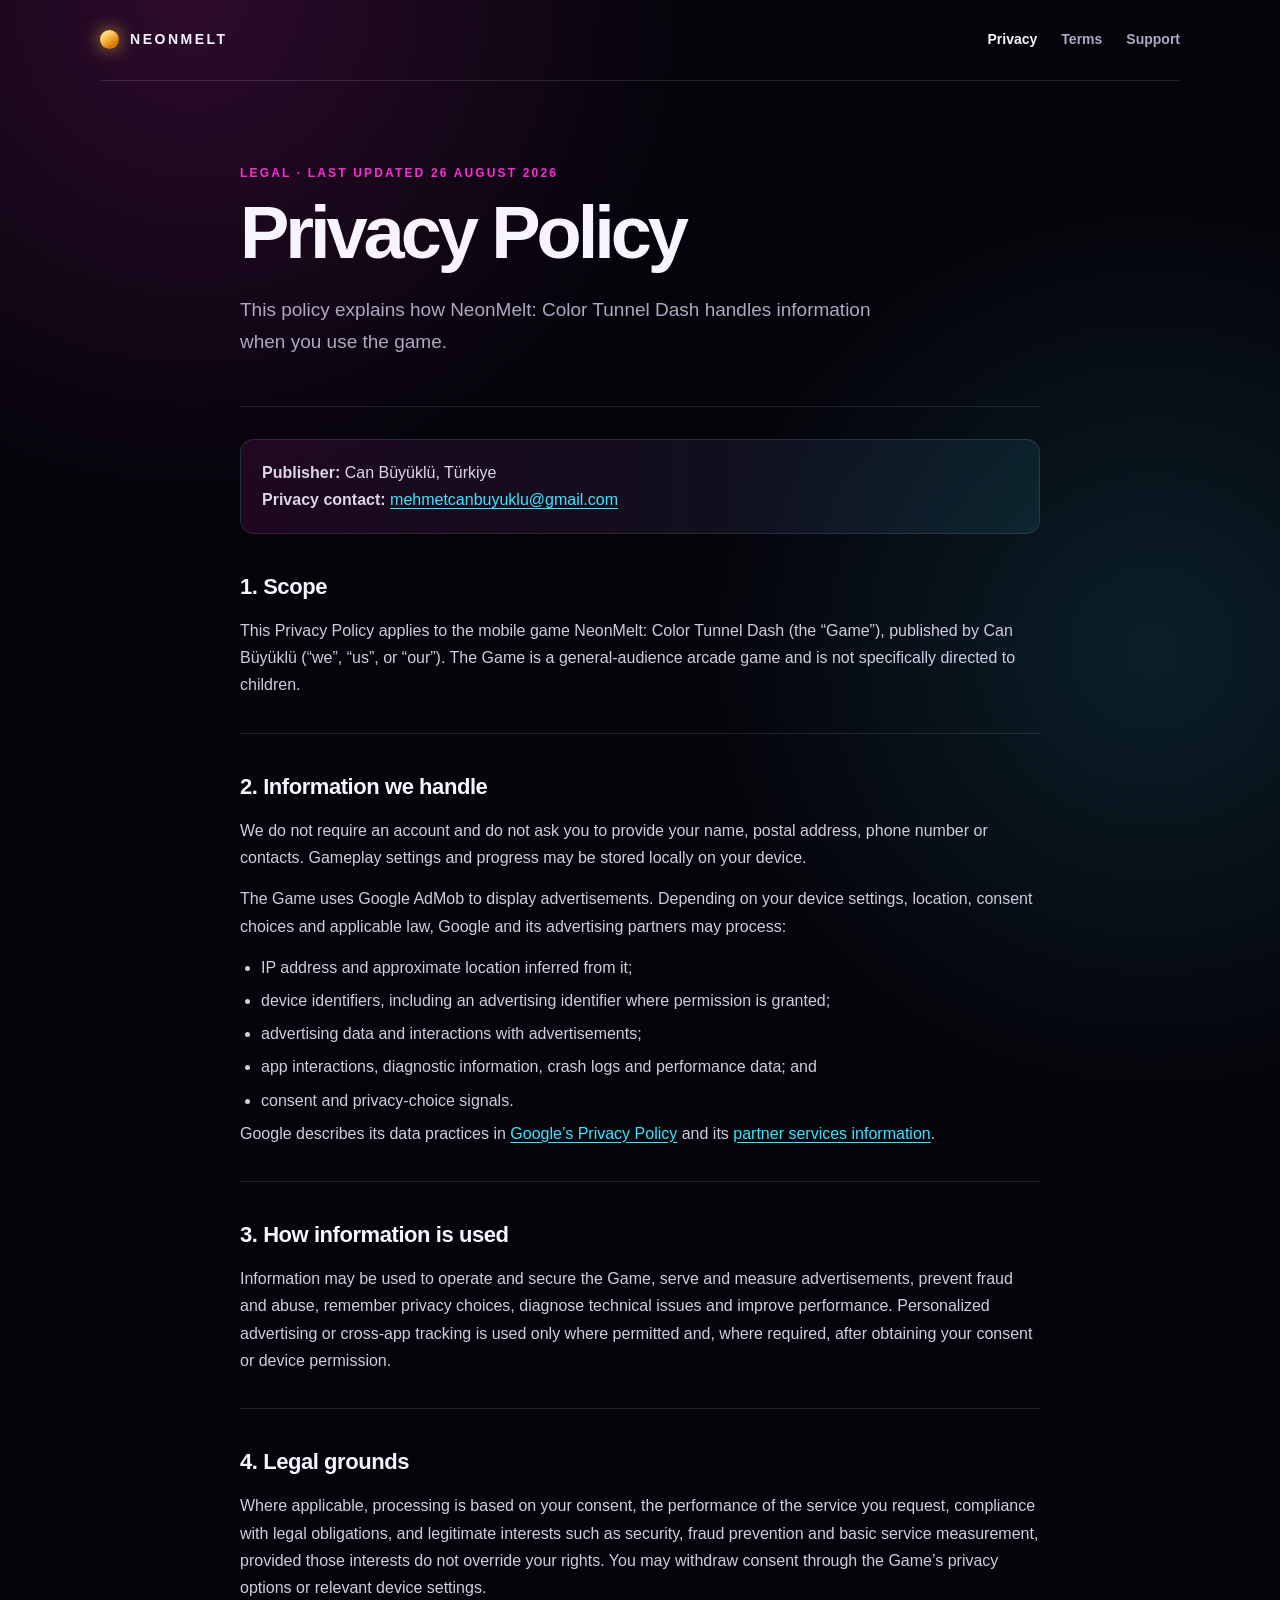
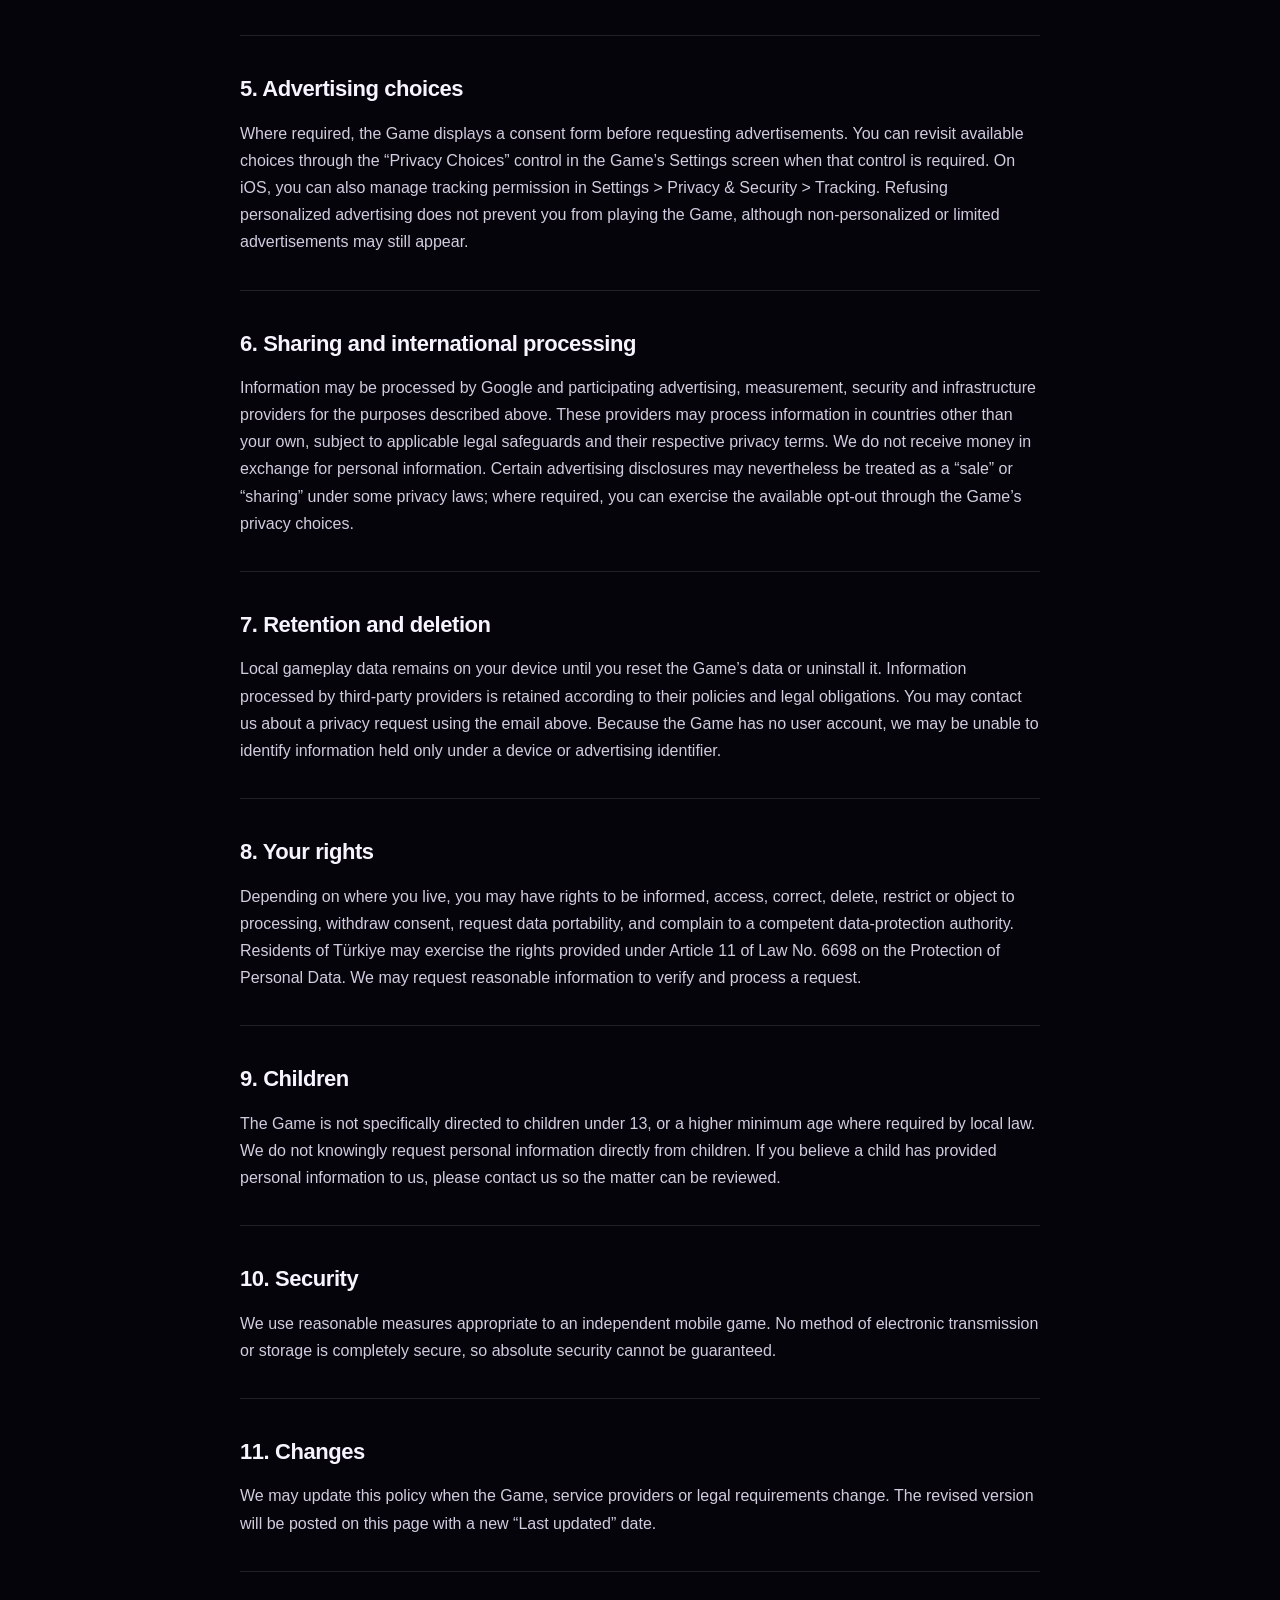
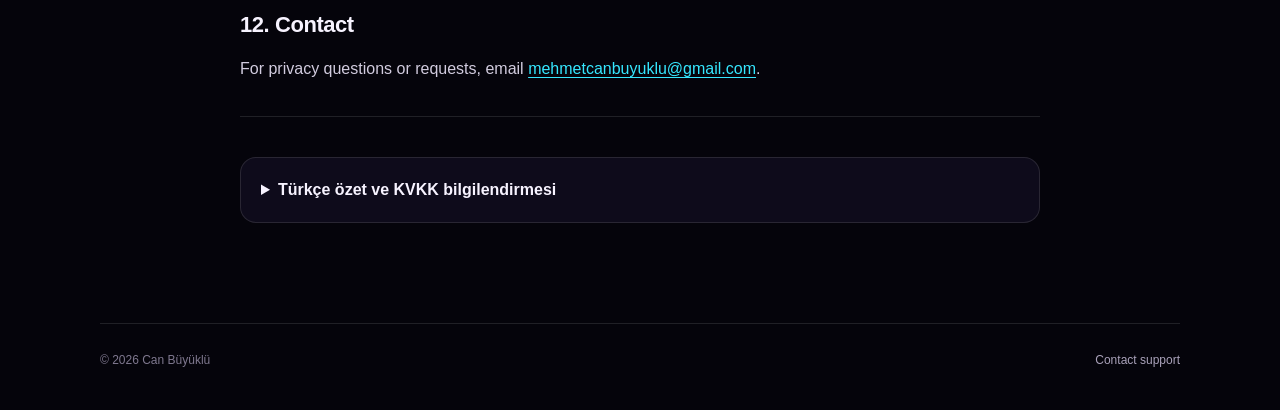
==== privacy.html @ 9c284250 "Add files via upload" ====
<!doctype html>
<html lang="en">
<head>
  <meta charset="utf-8">
  <meta name="viewport" content="width=device-width, initial-scale=1">
  <meta name="description" content="Privacy Policy for NeonMelt: Color Tunnel Dash.">
  <title>Privacy Policy — NeonMelt</title>
  <link rel="stylesheet" href="styles.css">
</head>
<body>
  <header class="site-header">
    <a class="brand" href="index.html"><span class="brand-orb"></span><span>NEONMELT</span></a>
    <nav aria-label="Legal pages">
      <a class="active" href="privacy.html">Privacy</a>
      <a href="terms.html">Terms</a>
      <a href="support.html">Support</a>
    </nav>
  </header>

  <main class="document-shell">
    <article class="document">
      <div class="document-title">
        <p class="eyebrow">LEGAL · LAST UPDATED 26 AUGUST 2026</p>
        <h1>Privacy Policy</h1>
        <p>This policy explains how NeonMelt: Color Tunnel Dash handles information when you use the game.</p>
      </div>

      <div class="notice">
        <strong>Publisher:</strong> Can Büyüklü, Türkiye<br>
        <strong>Privacy contact:</strong> <a href="mailto:mehmetcanbuyuklu@gmail.com">mehmetcanbuyuklu@gmail.com</a>
      </div>

      <section>
        <h2>1. Scope</h2>
        <p>This Privacy Policy applies to the mobile game NeonMelt: Color Tunnel Dash (the “Game”), published by Can Büyüklü (“we”, “us”, or “our”). The Game is a general-audience arcade game and is not specifically directed to children.</p>
      </section>

      <section>
        <h2>2. Information we handle</h2>
        <p>We do not require an account and do not ask you to provide your name, postal address, phone number or contacts. Gameplay settings and progress may be stored locally on your device.</p>
        <p>The Game uses Google AdMob to display advertisements. Depending on your device settings, location, consent choices and applicable law, Google and its advertising partners may process:</p>
        <ul>
          <li>IP address and approximate location inferred from it;</li>
          <li>device identifiers, including an advertising identifier where permission is granted;</li>
          <li>advertising data and interactions with advertisements;</li>
          <li>app interactions, diagnostic information, crash logs and performance data; and</li>
          <li>consent and privacy-choice signals.</li>
        </ul>
        <p>Google describes its data practices in <a href="https://policies.google.com/privacy" target="_blank" rel="noopener noreferrer">Google’s Privacy Policy</a> and its <a href="https://policies.google.com/technologies/partner-sites" target="_blank" rel="noopener noreferrer">partner services information</a>.</p>
      </section>

      <section>
        <h2>3. How information is used</h2>
        <p>Information may be used to operate and secure the Game, serve and measure advertisements, prevent fraud and abuse, remember privacy choices, diagnose technical issues and improve performance. Personalized advertising or cross-app tracking is used only where permitted and, where required, after obtaining your consent or device permission.</p>
      </section>

      <section>
        <h2>4. Legal grounds</h2>
        <p>Where applicable, processing is based on your consent, the performance of the service you request, compliance with legal obligations, and legitimate interests such as security, fraud prevention and basic service measurement, provided those interests do not override your rights. You may withdraw consent through the Game’s privacy options or relevant device settings.</p>
      </section>

      <section>
        <h2>5. Advertising choices</h2>
        <p>Where required, the Game displays a consent form before requesting advertisements. You can revisit available choices through the “Privacy Choices” control in the Game’s Settings screen when that control is required. On iOS, you can also manage tracking permission in Settings &gt; Privacy &amp; Security &gt; Tracking. Refusing personalized advertising does not prevent you from playing the Game, although non-personalized or limited advertisements may still appear.</p>
      </section>

      <section>
        <h2>6. Sharing and international processing</h2>
        <p>Information may be processed by Google and participating advertising, measurement, security and infrastructure providers for the purposes described above. These providers may process information in countries other than your own, subject to applicable legal safeguards and their respective privacy terms. We do not receive money in exchange for personal information. Certain advertising disclosures may nevertheless be treated as a “sale” or “sharing” under some privacy laws; where required, you can exercise the available opt-out through the Game’s privacy choices.</p>
      </section>

      <section>
        <h2>7. Retention and deletion</h2>
        <p>Local gameplay data remains on your device until you reset the Game’s data or uninstall it. Information processed by third-party providers is retained according to their policies and legal obligations. You may contact us about a privacy request using the email above. Because the Game has no user account, we may be unable to identify information held only under a device or advertising identifier.</p>
      </section>

      <section>
        <h2>8. Your rights</h2>
        <p>Depending on where you live, you may have rights to be informed, access, correct, delete, restrict or object to processing, withdraw consent, request data portability, and complain to a competent data-protection authority. Residents of Türkiye may exercise the rights provided under Article 11 of Law No. 6698 on the Protection of Personal Data. We may request reasonable information to verify and process a request.</p>
      </section>

      <section>
        <h2>9. Children</h2>
        <p>The Game is not specifically directed to children under 13, or a higher minimum age where required by local law. We do not knowingly request personal information directly from children. If you believe a child has provided personal information to us, please contact us so the matter can be reviewed.</p>
      </section>

      <section>
        <h2>10. Security</h2>
        <p>We use reasonable measures appropriate to an independent mobile game. No method of electronic transmission or storage is completely secure, so absolute security cannot be guaranteed.</p>
      </section>

      <section>
        <h2>11. Changes</h2>
        <p>We may update this policy when the Game, service providers or legal requirements change. The revised version will be posted on this page with a new “Last updated” date.</p>
      </section>

      <section>
        <h2>12. Contact</h2>
        <p>For privacy questions or requests, email <a href="mailto:mehmetcanbuyuklu@gmail.com">mehmetcanbuyuklu@gmail.com</a>.</p>
      </section>

      <details class="translation">
        <summary>Türkçe özet ve KVKK bilgilendirmesi</summary>
        <div>
          <p><strong>Veri sorumlusu/yayıncı:</strong> Can Büyüklü, Türkiye<br><strong>İletişim:</strong> <a href="mailto:mehmetcanbuyuklu@gmail.com">mehmetcanbuyuklu@gmail.com</a></p>
          <p>NeonMelt: Color Tunnel Dash hesap açmanızı istemez; ad, telefon, adres veya rehber bilgisi toplamaz. Oyun ilerlemesi ve ayarlar cihazınızda yerel olarak saklanabilir.</p>
          <p>Oyunda reklam göstermek için Google AdMob kullanılmaktadır. Google ve reklam ortakları; IP adresi ve bundan çıkarılan yaklaşık konum, izin verilmesi hâlinde reklam kimliği, reklam etkileşimleri, uygulama etkileşimleri, teşhis ve performans verileri ile izin tercihlerini işleyebilir. Bu veriler reklam sunumu ve ölçümü, güvenlik, sahteciliğin önlenmesi, hata tespiti ve performans iyileştirmesi amaçlarıyla kullanılabilir.</p>
          <p>Kişisel veriler; gerekli hâllerde açık rızanıza, talep ettiğiniz hizmetin sunulmasına, hukuki yükümlülüklere ve temel güvenlik ile hizmet ölçümü kapsamındaki meşru menfaatlere dayanılarak işlenir. Veriler Google ve reklam/ölçüm hizmeti sağlayıcılarıyla paylaşılabilir ve uygun hukuki güvenceler kapsamında yurt dışında işlenebilir.</p>
          <p>Uygun olduğu durumlarda oyun içindeki “Gizlilik Tercihleri” bölümünden izinlerinizi değiştirebilirsiniz. iOS takip izni ayrıca cihaz ayarlarından yönetilebilir. Yerel oyun verilerini silmek için oyunun verilerini sıfırlayabilir veya uygulamayı kaldırabilirsiniz.</p>
          <p>6698 sayılı Kanun’un 11. maddesi kapsamındaki haklarınız dâhil olmak üzere; bilgi talep etme, erişim, düzeltme, silme, işlemeyi kısıtlama veya işleme itiraz etme ve rızayı geri çekme haklarınız bulunabilir. Taleplerinizi yukarıdaki iletişim adresine gönderebilirsiniz.</p>
          <p>Bu politika 26 Ağustos 2026 tarihinde güncellenmiştir. Esas ve daha ayrıntılı metin yukarıdaki İngilizce metindir.</p>
        </div>
      </details>
    </article>
  </main>

  <footer><span>© 2026 Can Büyüklü</span><a href="support.html">Contact support</a></footer>
</body>
</html>
---- styles.css ----
:root {
  color-scheme: dark;
  --bg: #05040b;
  --surface: rgba(18, 15, 34, 0.72);
  --surface-strong: #151027;
  --line: rgba(255, 255, 255, 0.11);
  --text: #f7f3ff;
  --muted: #afa8c2;
  --magenta: #ff2bd6;
  --cyan: #36e7ff;
  --gold: #ffc857;
  --max: 1080px;
}

* { box-sizing: border-box; }

html { scroll-behavior: smooth; }

body {
  min-height: 100vh;
  margin: 0;
  color: var(--text);
  background:
    radial-gradient(circle at 15% 0%, rgba(255, 43, 214, 0.16), transparent 31rem),
    radial-gradient(circle at 90% 18%, rgba(54, 231, 255, 0.12), transparent 28rem),
    var(--bg);
  font-family: Inter, ui-sans-serif, -apple-system, BlinkMacSystemFont, "Segoe UI", sans-serif;
  line-height: 1.7;
}

a { color: var(--cyan); text-underline-offset: 0.2em; }

.site-header {
  position: relative;
  z-index: 2;
  display: flex;
  align-items: center;
  justify-content: space-between;
  width: min(calc(100% - 40px), var(--max));
  margin: 0 auto;
  padding: 28px 0;
  border-bottom: 1px solid var(--line);
}

.brand {
  display: inline-flex;
  align-items: center;
  gap: 11px;
  color: var(--text);
  font-size: 14px;
  font-weight: 850;
  letter-spacing: 0.18em;
  text-decoration: none;
}

.brand-orb {
  width: 19px;
  height: 19px;
  border-radius: 50%;
  background: linear-gradient(145deg, #fff4bd, var(--gold) 35%, #d77800 75%);
  box-shadow: 0 0 18px rgba(255, 200, 87, 0.72);
}

nav { display: flex; gap: 24px; }

nav a {
  color: var(--muted);
  font-size: 14px;
  font-weight: 650;
  text-decoration: none;
}

nav a:hover, nav a.active { color: var(--text); }

.hero-shell,
.document-shell {
  width: min(calc(100% - 40px), var(--max));
  margin: 0 auto;
}

.hero { padding: 108px 0 92px; }

.eyebrow {
  margin: 0 0 16px;
  color: var(--magenta) !important;
  font-size: 12px;
  font-weight: 800;
  letter-spacing: 0.18em;
}

h1 {
  max-width: 850px;
  margin: 0;
  font-size: clamp(48px, 8vw, 96px);
  line-height: 0.98;
  letter-spacing: -0.055em;
}

.lede {
  max-width: 650px;
  margin: 30px 0 0;
  color: var(--muted);
  font-size: clamp(17px, 2vw, 21px);
}

.card-grid {
  display: grid;
  grid-template-columns: repeat(3, 1fr);
  gap: 16px;
  margin-top: 78px;
}

.link-card {
  position: relative;
  min-height: 250px;
  padding: 26px;
  overflow: hidden;
  color: var(--text);
  background: linear-gradient(145deg, rgba(30, 24, 55, 0.9), rgba(11, 9, 22, 0.86));
  border: 1px solid var(--line);
  border-radius: 22px;
  text-decoration: none;
  transition: transform 180ms ease, border-color 180ms ease;
}

.link-card::after {
  position: absolute;
  width: 130px;
  height: 130px;
  right: -45px;
  bottom: -60px;
  border-radius: 50%;
  background: var(--magenta);
  filter: blur(54px);
  opacity: 0.24;
  content: "";
}

.link-card:nth-child(2)::after { background: var(--cyan); }
.link-card:nth-child(3)::after { background: var(--gold); }
.link-card:hover { transform: translateY(-4px); border-color: rgba(255, 255, 255, 0.26); }
.card-index { color: var(--muted); font-family: ui-monospace, SFMono-Regular, Menlo, monospace; font-size: 12px; }
.link-card h2 { margin: 52px 0 8px; font-size: 24px; line-height: 1.15; }
.link-card p { margin: 0; color: var(--muted); line-height: 1.5; }
.card-arrow { position: absolute; right: 26px; bottom: 20px; color: var(--text); font-size: 28px; }

.document-shell { max-width: 800px; }
.document { padding: 82px 0 100px; }
.document-title { padding-bottom: 48px; border-bottom: 1px solid var(--line); }
.document-title h1 { font-size: clamp(44px, 8vw, 74px); }
.document-title > p:last-child { max-width: 640px; margin: 24px 0 0; color: var(--muted); font-size: 19px; }
.document section { padding: 34px 0; border-bottom: 1px solid var(--line); }
.document h2 { margin: 0 0 12px; font-size: 22px; letter-spacing: -0.02em; }
.document h3 { margin: 28px 0 4px; font-size: 17px; }
.document p { margin: 0 0 14px; color: #d2ccdf; }
.document p:last-child { margin-bottom: 0; }
.document ul { margin: 12px 0 0; padding-left: 21px; color: #d2ccdf; }
.document li { margin: 6px 0; }

.notice {
  margin: 32px 0 0;
  padding: 19px 21px;
  color: #dcd6e7;
  background: linear-gradient(90deg, rgba(255, 43, 214, 0.1), rgba(54, 231, 255, 0.08));
  border: 1px solid var(--line);
  border-radius: 14px;
}

.translation {
  margin-top: 40px;
  background: var(--surface);
  border: 1px solid var(--line);
  border-radius: 16px;
}

.translation summary { padding: 18px 20px; cursor: pointer; font-weight: 750; }
.translation > div { padding: 0 20px 22px; }

.support-cta {
  position: relative;
  display: flex;
  align-items: center;
  justify-content: space-between;
  margin-top: 36px;
  padding: 24px;
  color: var(--text);
  background: linear-gradient(110deg, rgba(255, 43, 214, 0.17), rgba(54, 231, 255, 0.12));
  border: 1px solid rgba(255, 255, 255, 0.16);
  border-radius: 18px;
  text-decoration: none;
}

.support-cta small { display: block; margin-bottom: 4px; color: var(--muted); font-weight: 750; letter-spacing: 0.13em; }
.support-cta strong { overflow-wrap: anywhere; font-size: 19px; }
.support-cta .card-arrow { position: static; }

footer {
  display: flex;
  justify-content: space-between;
  width: min(calc(100% - 40px), var(--max));
  margin: 0 auto;
  padding: 26px 0 40px;
  color: #7f788f;
  border-top: 1px solid var(--line);
  font-size: 12px;
}

footer a { color: #aaa2ba; text-decoration: none; }

@media (max-width: 720px) {
  .site-header { align-items: flex-start; gap: 24px; }
  nav { flex-wrap: wrap; justify-content: flex-end; gap: 10px 16px; }
  .hero { padding-top: 72px; }
  .card-grid { grid-template-columns: 1fr; margin-top: 50px; }
  .link-card { min-height: 205px; }
  .document { padding-top: 58px; }
  footer { gap: 20px; }
}

@media (max-width: 460px) {
  .site-header { display: block; }
  nav { justify-content: flex-start; margin-top: 20px; }
  h1 { font-size: 44px; }
}
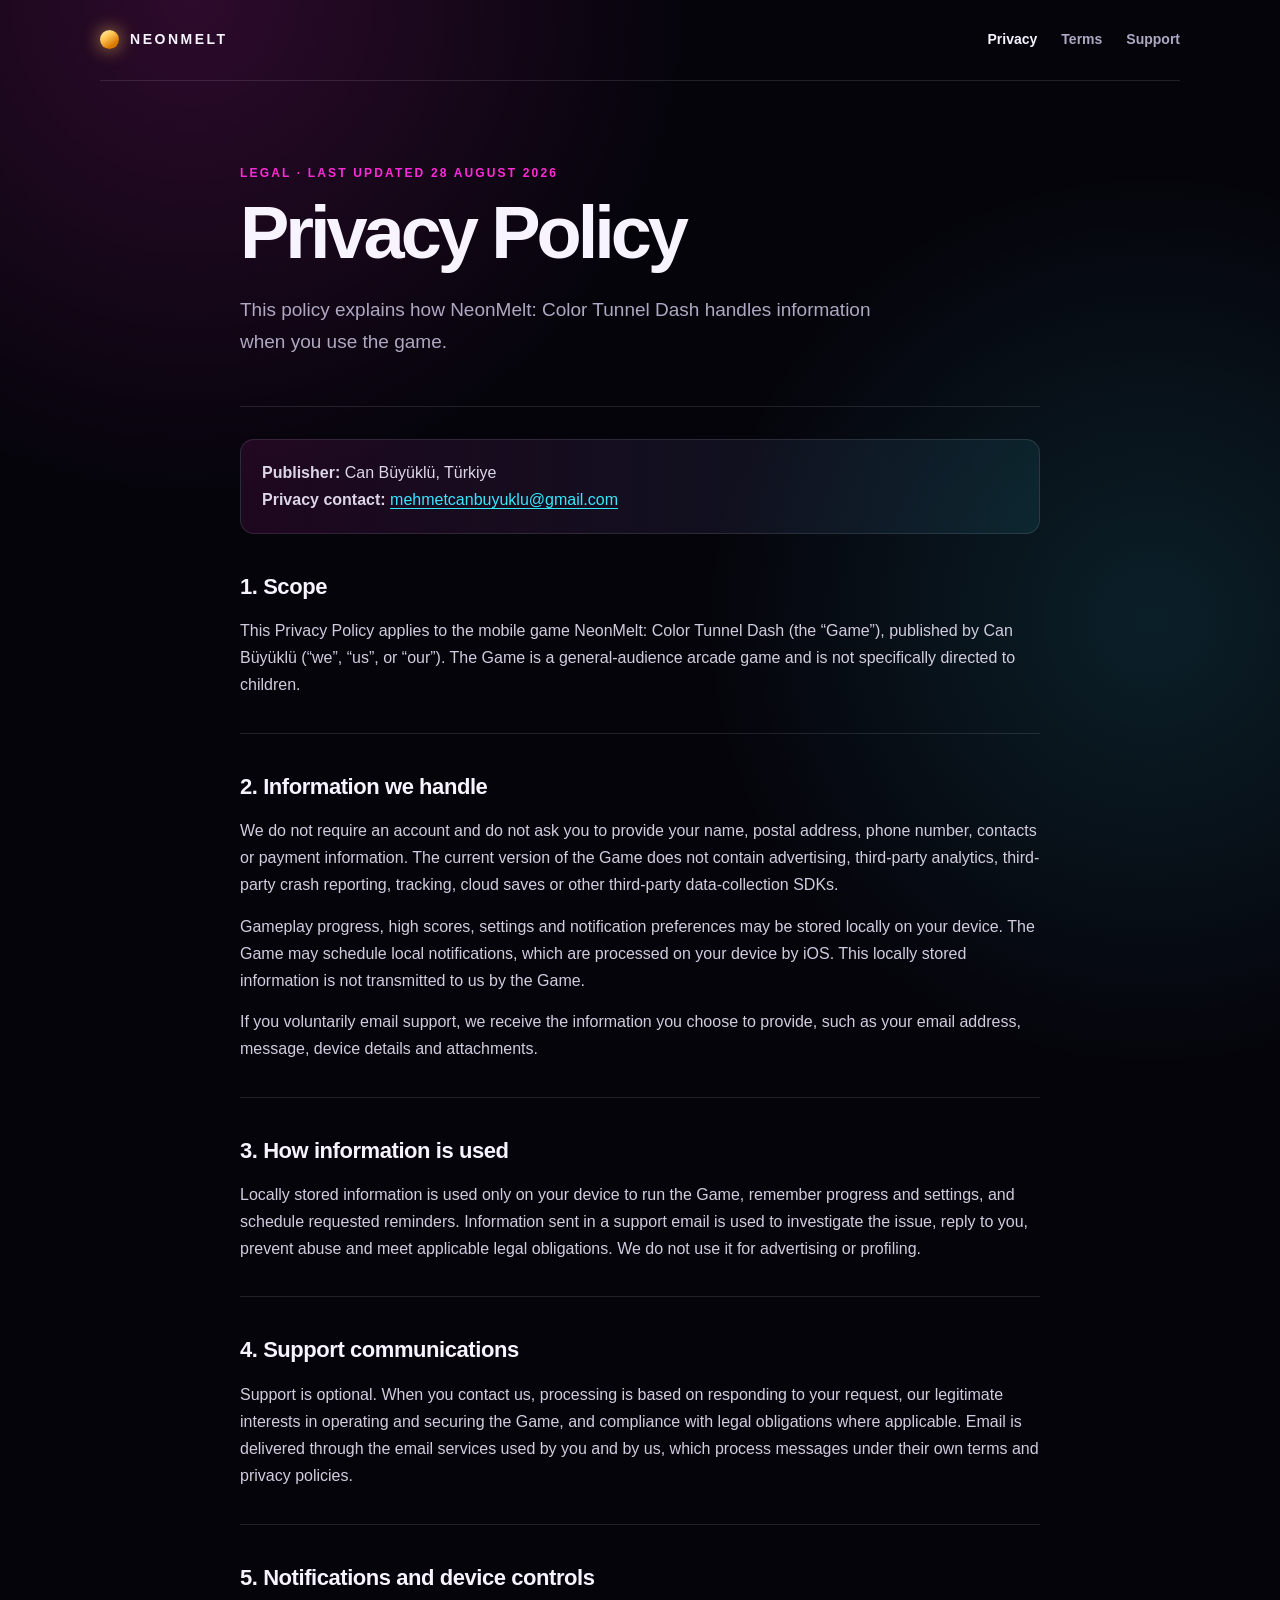
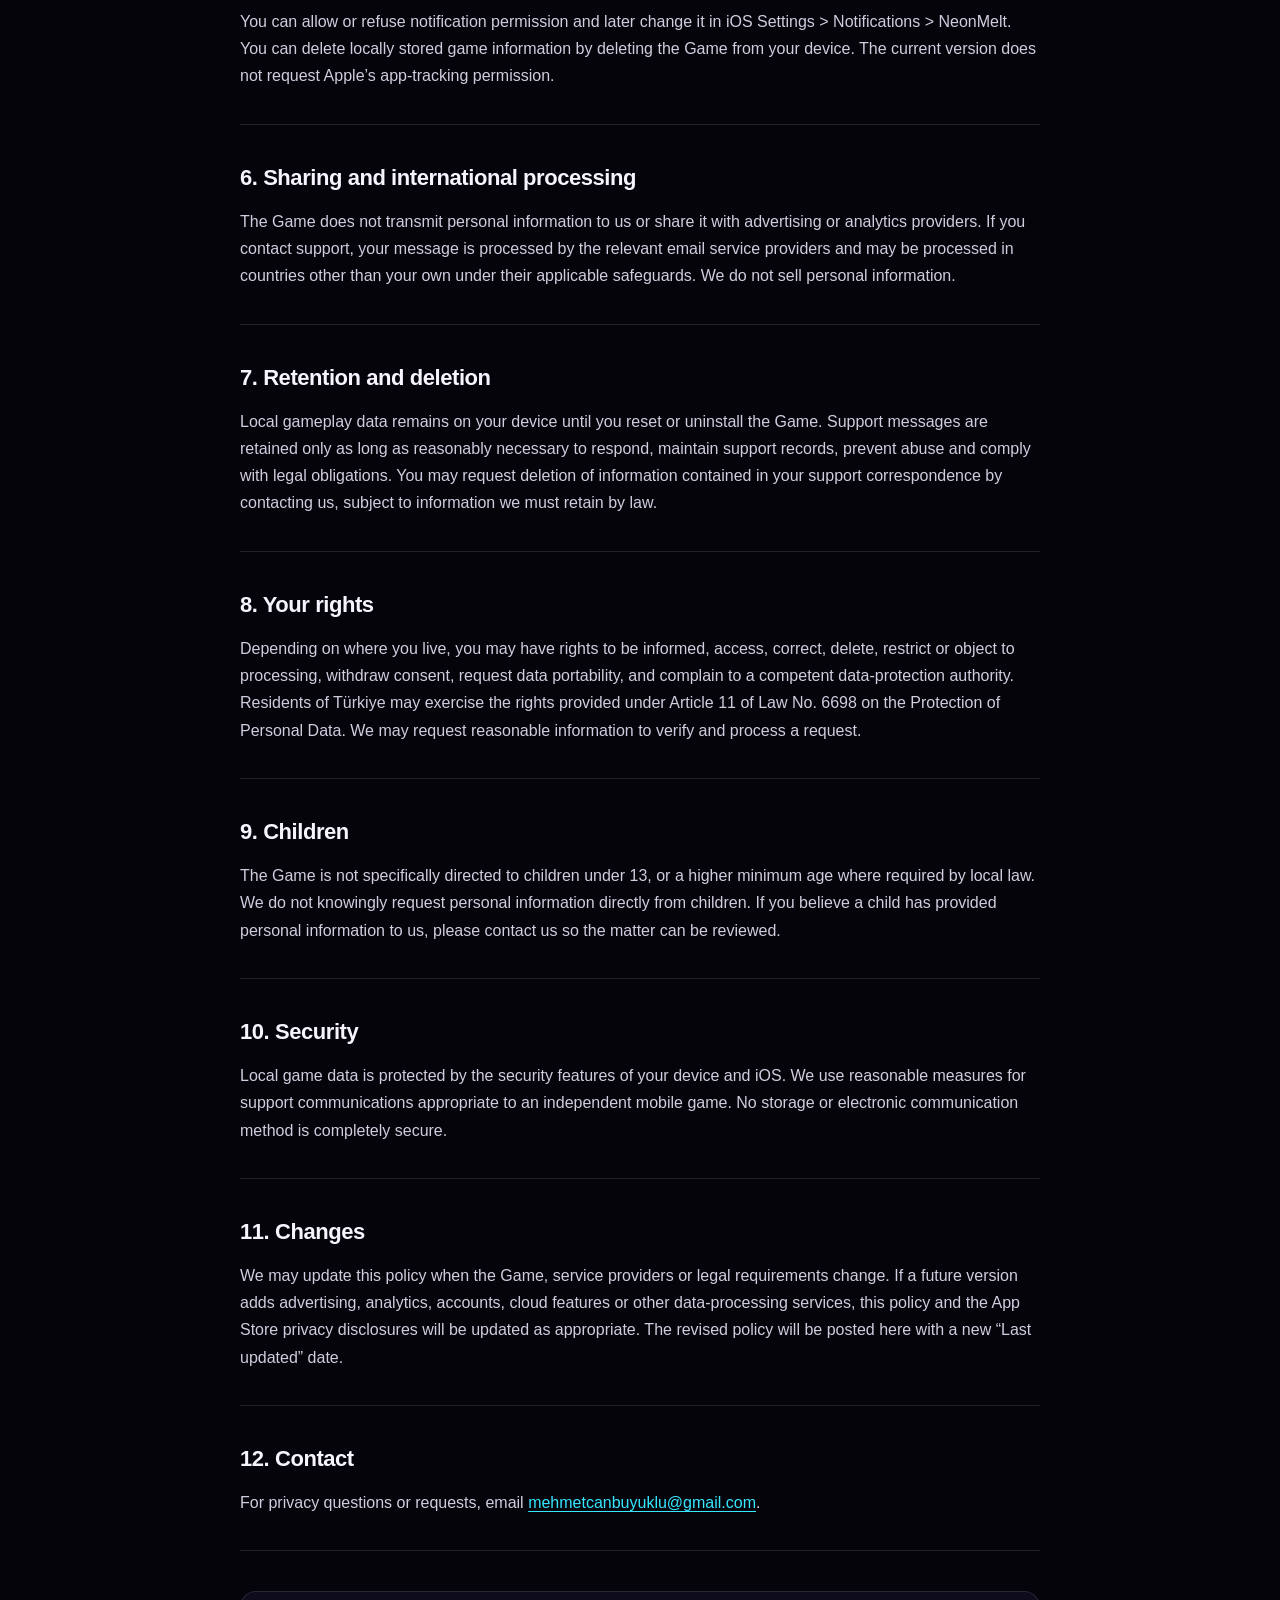
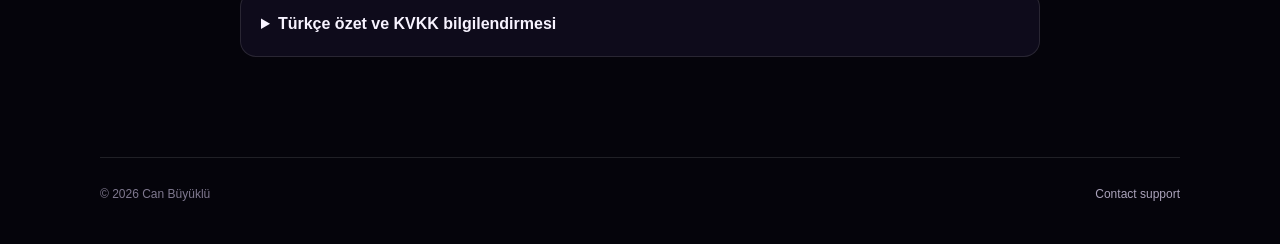
==== commit 700f9d93: "Add files via upload" ====
--- a/privacy.html
+++ b/privacy.html
@@ -20,7 +20,7 @@
   <main class="document-shell">
     <article class="document">
       <div class="document-title">
-        <p class="eyebrow">LEGAL · LAST UPDATED 26 AUGUST 2026</p>
+        <p class="eyebrow">LEGAL · LAST UPDATED 28 AUGUST 2026</p>
         <h1>Privacy Policy</h1>
         <p>This policy explains how NeonMelt: Color Tunnel Dash handles information when you use the game.</p>
       </div>
@@ -37,41 +37,34 @@
 
       <section>
         <h2>2. Information we handle</h2>
-        <p>We do not require an account and do not ask you to provide your name, postal address, phone number or contacts. Gameplay settings and progress may be stored locally on your device.</p>
-        <p>The Game uses Google AdMob to display advertisements. Depending on your device settings, location, consent choices and applicable law, Google and its advertising partners may process:</p>
-        <ul>
-          <li>IP address and approximate location inferred from it;</li>
-          <li>device identifiers, including an advertising identifier where permission is granted;</li>
-          <li>advertising data and interactions with advertisements;</li>
-          <li>app interactions, diagnostic information, crash logs and performance data; and</li>
-          <li>consent and privacy-choice signals.</li>
-        </ul>
-        <p>Google describes its data practices in <a href="https://policies.google.com/privacy" target="_blank" rel="noopener noreferrer">Google’s Privacy Policy</a> and its <a href="https://policies.google.com/technologies/partner-sites" target="_blank" rel="noopener noreferrer">partner services information</a>.</p>
+        <p>We do not require an account and do not ask you to provide your name, postal address, phone number, contacts or payment information. The current version of the Game does not contain advertising, third-party analytics, third-party crash reporting, tracking, cloud saves or other third-party data-collection SDKs.</p>
+        <p>Gameplay progress, high scores, settings and notification preferences may be stored locally on your device. The Game may schedule local notifications, which are processed on your device by iOS. This locally stored information is not transmitted to us by the Game.</p>
+        <p>If you voluntarily email support, we receive the information you choose to provide, such as your email address, message, device details and attachments.</p>
       </section>
 
       <section>
         <h2>3. How information is used</h2>
-        <p>Information may be used to operate and secure the Game, serve and measure advertisements, prevent fraud and abuse, remember privacy choices, diagnose technical issues and improve performance. Personalized advertising or cross-app tracking is used only where permitted and, where required, after obtaining your consent or device permission.</p>
+        <p>Locally stored information is used only on your device to run the Game, remember progress and settings, and schedule requested reminders. Information sent in a support email is used to investigate the issue, reply to you, prevent abuse and meet applicable legal obligations. We do not use it for advertising or profiling.</p>
       </section>
 
       <section>
-        <h2>4. Legal grounds</h2>
-        <p>Where applicable, processing is based on your consent, the performance of the service you request, compliance with legal obligations, and legitimate interests such as security, fraud prevention and basic service measurement, provided those interests do not override your rights. You may withdraw consent through the Game’s privacy options or relevant device settings.</p>
+        <h2>4. Support communications</h2>
+        <p>Support is optional. When you contact us, processing is based on responding to your request, our legitimate interests in operating and securing the Game, and compliance with legal obligations where applicable. Email is delivered through the email services used by you and by us, which process messages under their own terms and privacy policies.</p>
       </section>
 
       <section>
-        <h2>5. Advertising choices</h2>
-        <p>Where required, the Game displays a consent form before requesting advertisements. You can revisit available choices through the “Privacy Choices” control in the Game’s Settings screen when that control is required. On iOS, you can also manage tracking permission in Settings &gt; Privacy &amp; Security &gt; Tracking. Refusing personalized advertising does not prevent you from playing the Game, although non-personalized or limited advertisements may still appear.</p>
+        <h2>5. Notifications and device controls</h2>
+        <p>You can allow or refuse notification permission and later change it in iOS Settings &gt; Notifications &gt; NeonMelt. You can delete locally stored game information by deleting the Game from your device. The current version does not request Apple’s app-tracking permission.</p>
       </section>
 
       <section>
         <h2>6. Sharing and international processing</h2>
-        <p>Information may be processed by Google and participating advertising, measurement, security and infrastructure providers for the purposes described above. These providers may process information in countries other than your own, subject to applicable legal safeguards and their respective privacy terms. We do not receive money in exchange for personal information. Certain advertising disclosures may nevertheless be treated as a “sale” or “sharing” under some privacy laws; where required, you can exercise the available opt-out through the Game’s privacy choices.</p>
+        <p>The Game does not transmit personal information to us or share it with advertising or analytics providers. If you contact support, your message is processed by the relevant email service providers and may be processed in countries other than your own under their applicable safeguards. We do not sell personal information.</p>
       </section>
 
       <section>
         <h2>7. Retention and deletion</h2>
-        <p>Local gameplay data remains on your device until you reset the Game’s data or uninstall it. Information processed by third-party providers is retained according to their policies and legal obligations. You may contact us about a privacy request using the email above. Because the Game has no user account, we may be unable to identify information held only under a device or advertising identifier.</p>
+        <p>Local gameplay data remains on your device until you reset or uninstall the Game. Support messages are retained only as long as reasonably necessary to respond, maintain support records, prevent abuse and comply with legal obligations. You may request deletion of information contained in your support correspondence by contacting us, subject to information we must retain by law.</p>
       </section>
 
       <section>
@@ -86,12 +79,12 @@
 
       <section>
         <h2>10. Security</h2>
-        <p>We use reasonable measures appropriate to an independent mobile game. No method of electronic transmission or storage is completely secure, so absolute security cannot be guaranteed.</p>
+        <p>Local game data is protected by the security features of your device and iOS. We use reasonable measures for support communications appropriate to an independent mobile game. No storage or electronic communication method is completely secure.</p>
       </section>
 
       <section>
         <h2>11. Changes</h2>
-        <p>We may update this policy when the Game, service providers or legal requirements change. The revised version will be posted on this page with a new “Last updated” date.</p>
+        <p>We may update this policy when the Game, service providers or legal requirements change. If a future version adds advertising, analytics, accounts, cloud features or other data-processing services, this policy and the App Store privacy disclosures will be updated as appropriate. The revised policy will be posted here with a new “Last updated” date.</p>
       </section>
 
       <section>
@@ -103,12 +96,12 @@
         <summary>Türkçe özet ve KVKK bilgilendirmesi</summary>
         <div>
           <p><strong>Veri sorumlusu/yayıncı:</strong> Can Büyüklü, Türkiye<br><strong>İletişim:</strong> <a href="mailto:mehmetcanbuyuklu@gmail.com">mehmetcanbuyuklu@gmail.com</a></p>
-          <p>NeonMelt: Color Tunnel Dash hesap açmanızı istemez; ad, telefon, adres veya rehber bilgisi toplamaz. Oyun ilerlemesi ve ayarlar cihazınızda yerel olarak saklanabilir.</p>
-          <p>Oyunda reklam göstermek için Google AdMob kullanılmaktadır. Google ve reklam ortakları; IP adresi ve bundan çıkarılan yaklaşık konum, izin verilmesi hâlinde reklam kimliği, reklam etkileşimleri, uygulama etkileşimleri, teşhis ve performans verileri ile izin tercihlerini işleyebilir. Bu veriler reklam sunumu ve ölçümü, güvenlik, sahteciliğin önlenmesi, hata tespiti ve performans iyileştirmesi amaçlarıyla kullanılabilir.</p>
-          <p>Kişisel veriler; gerekli hâllerde açık rızanıza, talep ettiğiniz hizmetin sunulmasına, hukuki yükümlülüklere ve temel güvenlik ile hizmet ölçümü kapsamındaki meşru menfaatlere dayanılarak işlenir. Veriler Google ve reklam/ölçüm hizmeti sağlayıcılarıyla paylaşılabilir ve uygun hukuki güvenceler kapsamında yurt dışında işlenebilir.</p>
-          <p>Uygun olduğu durumlarda oyun içindeki “Gizlilik Tercihleri” bölümünden izinlerinizi değiştirebilirsiniz. iOS takip izni ayrıca cihaz ayarlarından yönetilebilir. Yerel oyun verilerini silmek için oyunun verilerini sıfırlayabilir veya uygulamayı kaldırabilirsiniz.</p>
+          <p>NeonMelt: Color Tunnel Dash hesap açmanızı istemez; ad, telefon, adres, rehber veya ödeme bilgisi talep etmez. İlk sürümde reklam, üçüncü taraf analiz, üçüncü taraf çökme raporlama, takip ya da bulut kayıt sistemi bulunmaz.</p>
+          <p>Oyun ilerlemesi, yüksek skorlar, ayarlar ve bildirim tercihleri yalnızca cihazınızda yerel olarak saklanabilir. Yerel bildirimler iOS tarafından cihaz üzerinde işlenir. Oyun bu bilgileri bize iletmez ve Apple’ın uygulama takip iznini istemez.</p>
+          <p>Destek için kendi isteğinizle e-posta gönderirseniz e-posta adresiniz, mesajınız, paylaştığınız cihaz bilgileri ve ekler bize ulaşır. Bunlar yalnızca talebinizi yanıtlamak, sorunu incelemek, kötüye kullanımı önlemek ve hukuki yükümlülükleri yerine getirmek için kullanılır. E-posta hizmet sağlayıcıları mesajları kendi koşullarına göre işleyebilir.</p>
+          <p>Bildirim iznini iOS Ayarlar &gt; Bildirimler &gt; NeonMelt bölümünden yönetebilirsiniz. Yerel oyun verilerini silmek için uygulamayı kaldırabilirsiniz. Destek yazışmalarındaki bilgiler için silme talebinizi yukarıdaki adrese gönderebilirsiniz.</p>
           <p>6698 sayılı Kanun’un 11. maddesi kapsamındaki haklarınız dâhil olmak üzere; bilgi talep etme, erişim, düzeltme, silme, işlemeyi kısıtlama veya işleme itiraz etme ve rızayı geri çekme haklarınız bulunabilir. Taleplerinizi yukarıdaki iletişim adresine gönderebilirsiniz.</p>
-          <p>Bu politika 26 Ağustos 2026 tarihinde güncellenmiştir. Esas ve daha ayrıntılı metin yukarıdaki İngilizce metindir.</p>
+          <p>Bu politika 28 Ağustos 2026 tarihinde güncellenmiştir. Esas ve daha ayrıntılı metin yukarıdaki İngilizce metindir.</p>
         </div>
       </details>
     </article>
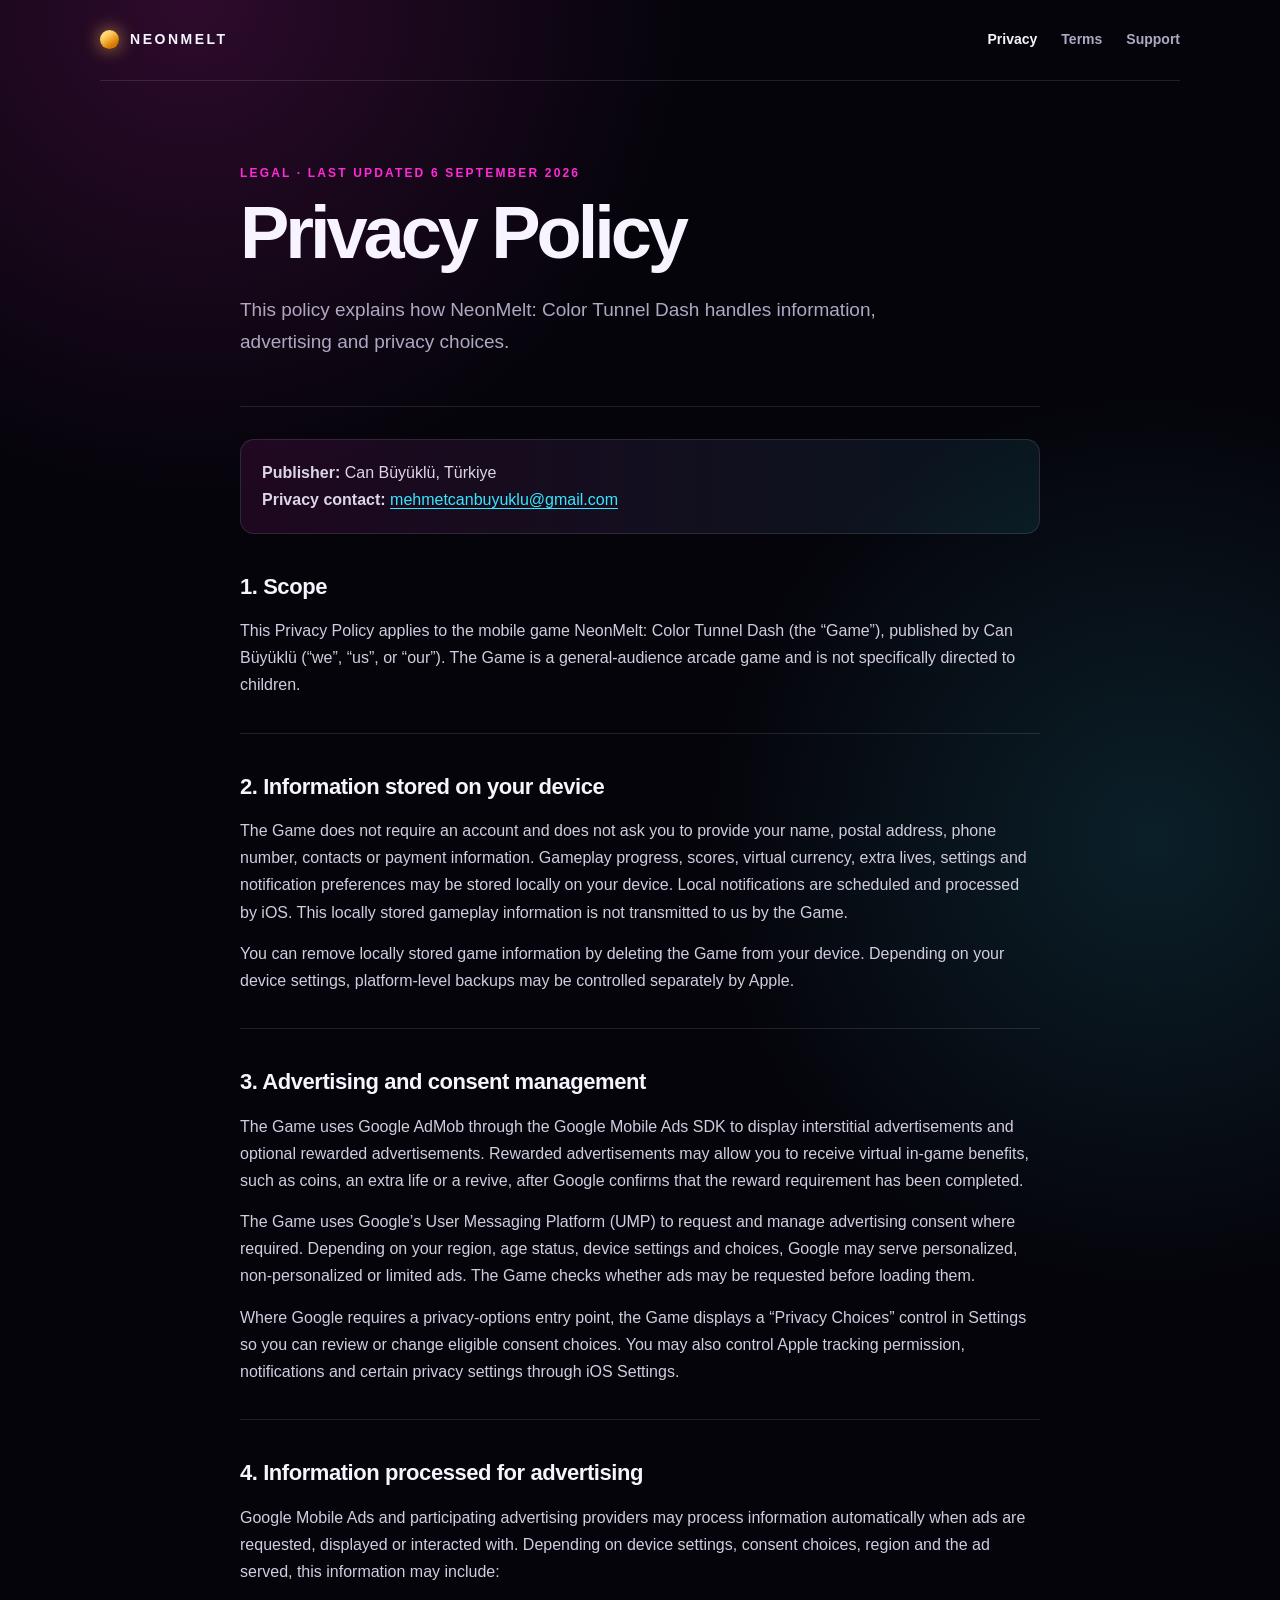
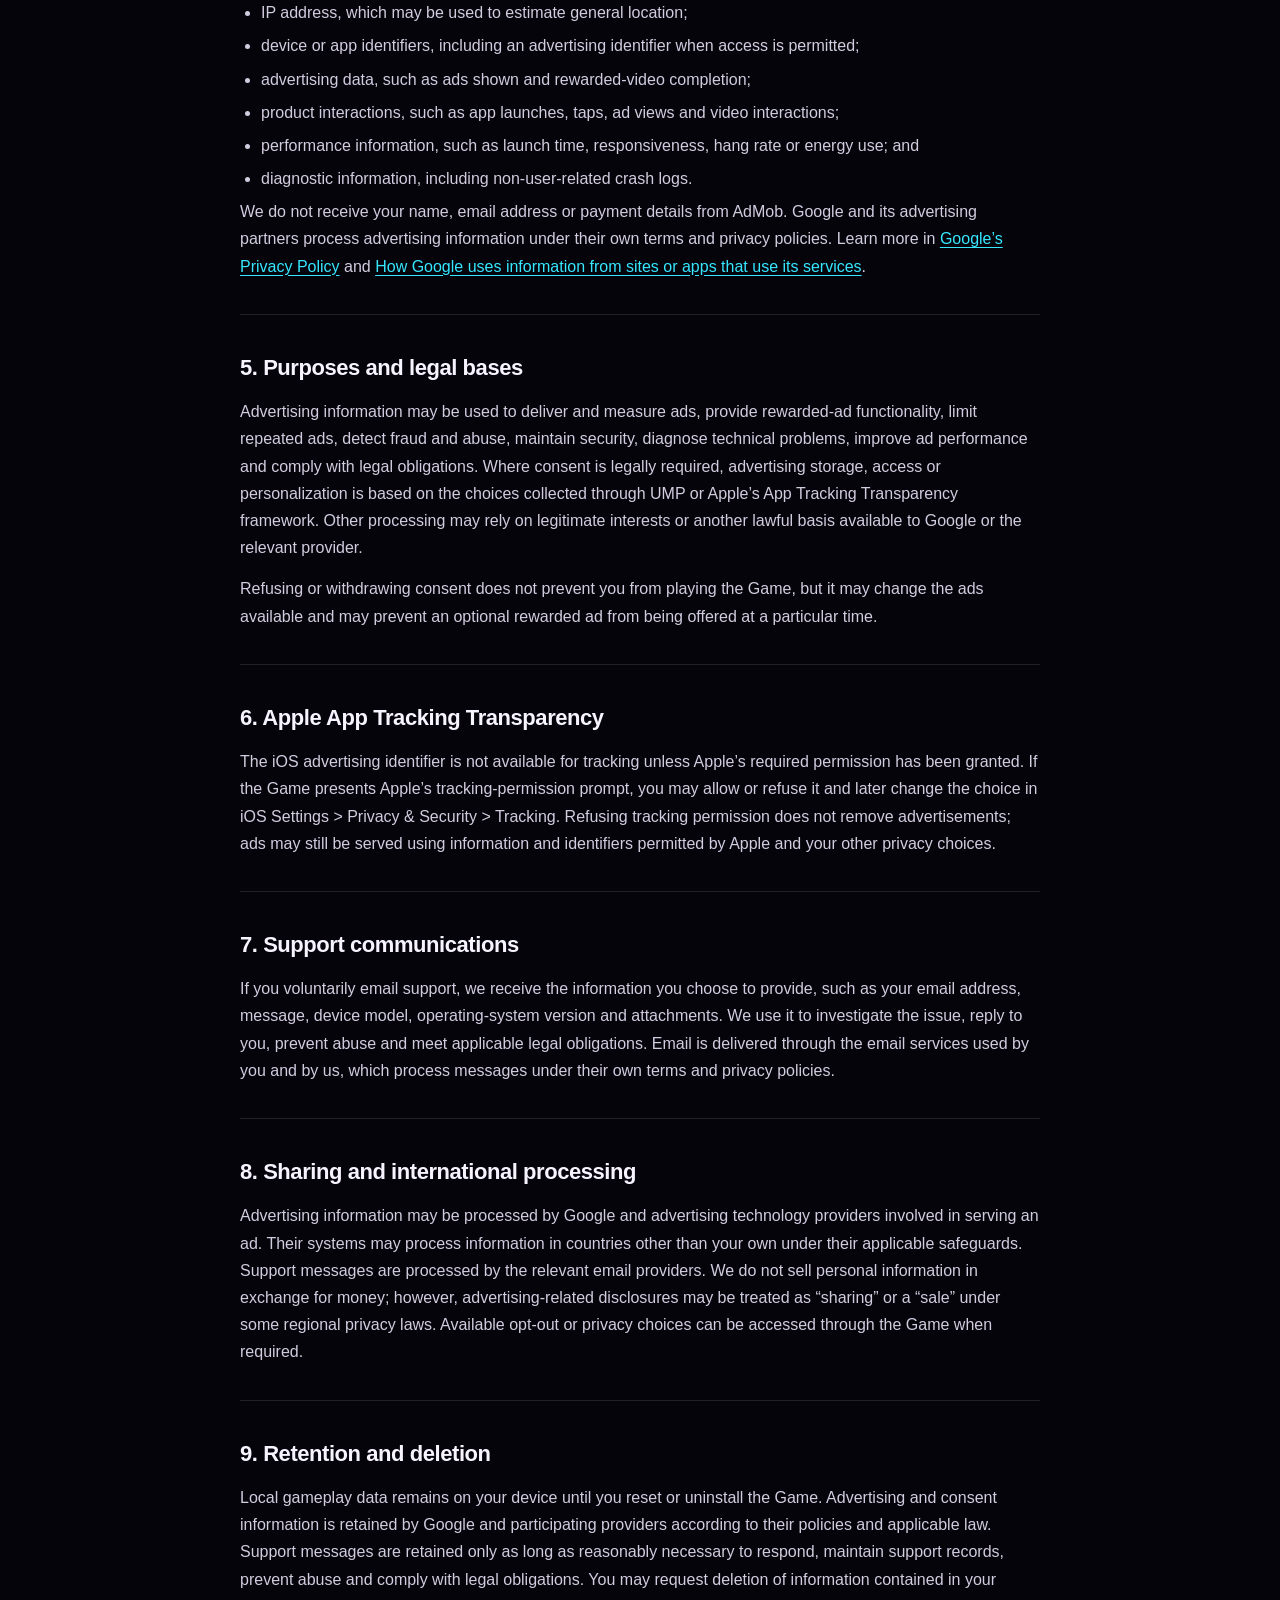
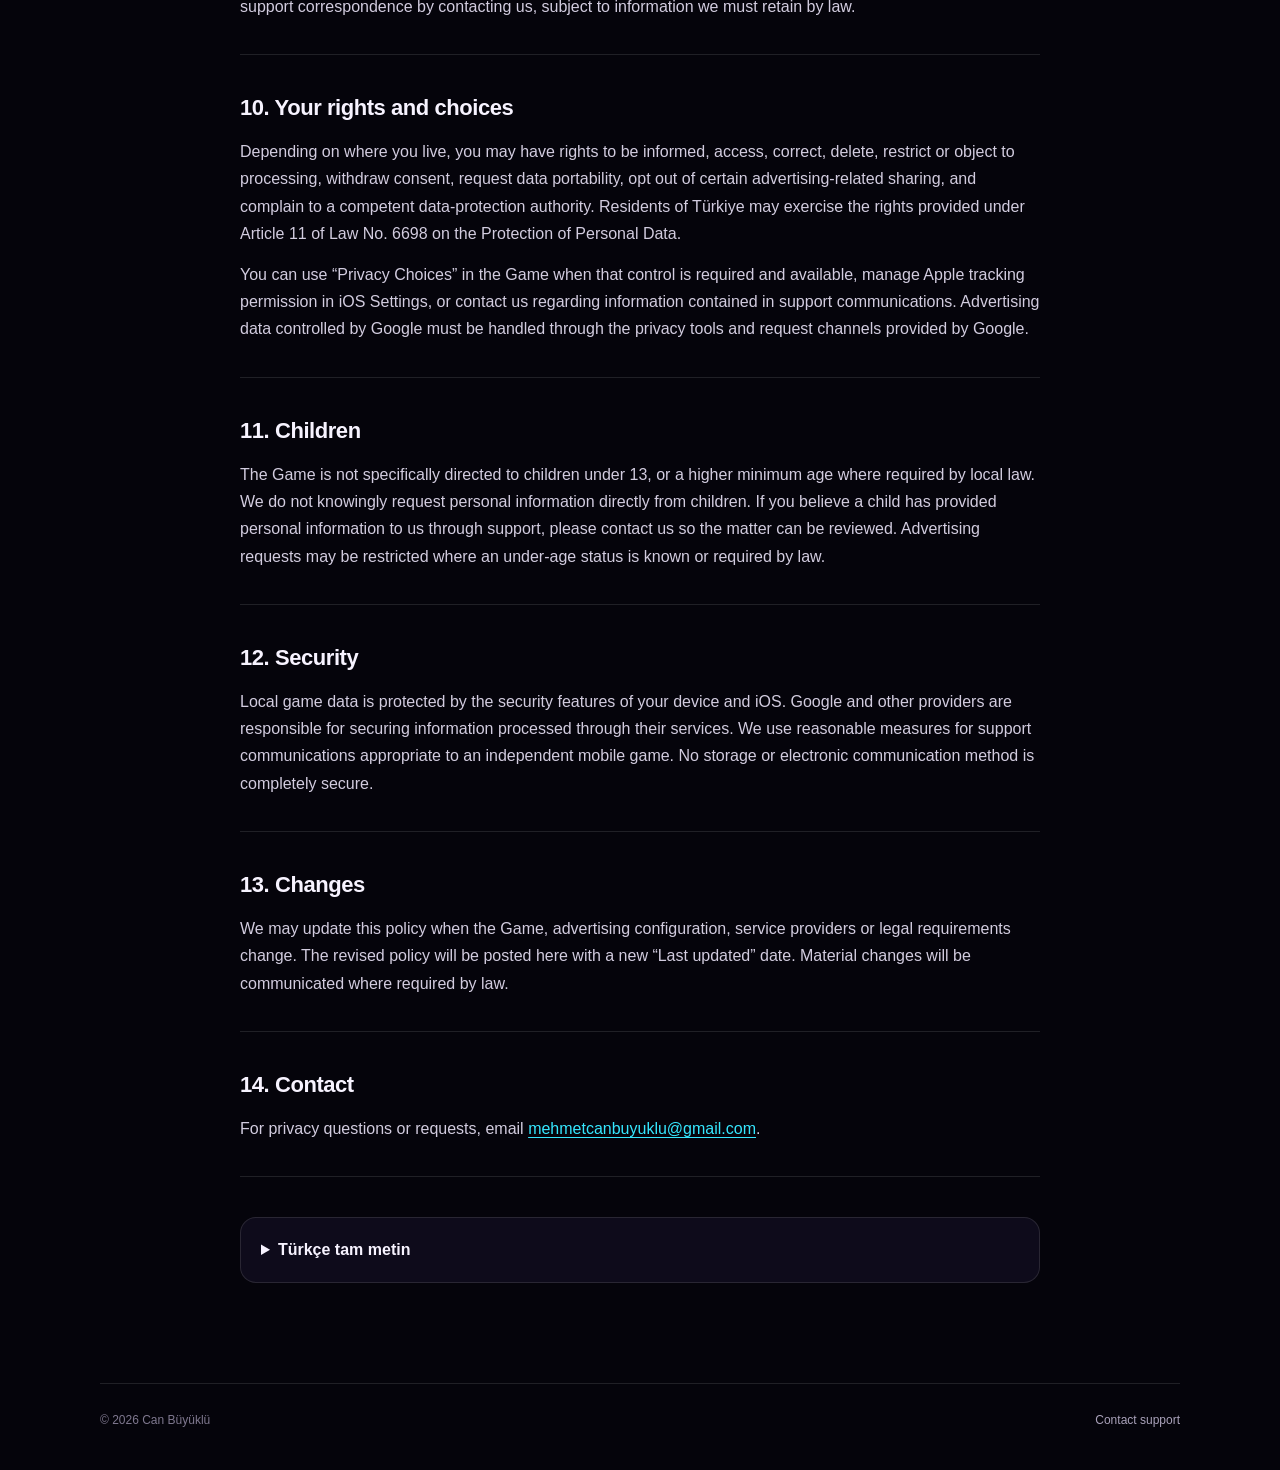
==== commit 8932f7f7: "Add files via upload" ====
--- a/privacy.html
+++ b/privacy.html
@@ -20,9 +20,9 @@
   <main class="document-shell">
     <article class="document">
       <div class="document-title">
-        <p class="eyebrow">LEGAL · LAST UPDATED 28 AUGUST 2026</p>
+        <p class="eyebrow">LEGAL · LAST UPDATED 6 SEPTEMBER 2026</p>
         <h1>Privacy Policy</h1>
-        <p>This policy explains how NeonMelt: Color Tunnel Dash handles information when you use the game.</p>
+        <p>This policy explains how NeonMelt: Color Tunnel Dash handles information, advertising and privacy choices.</p>
       </div>
 
       <div class="notice">
@@ -36,72 +36,121 @@
       </section>
 
       <section>
-        <h2>2. Information we handle</h2>
-        <p>We do not require an account and do not ask you to provide your name, postal address, phone number, contacts or payment information. The current version of the Game does not contain advertising, third-party analytics, third-party crash reporting, tracking, cloud saves or other third-party data-collection SDKs.</p>
-        <p>Gameplay progress, high scores, settings and notification preferences may be stored locally on your device. The Game may schedule local notifications, which are processed on your device by iOS. This locally stored information is not transmitted to us by the Game.</p>
-        <p>If you voluntarily email support, we receive the information you choose to provide, such as your email address, message, device details and attachments.</p>
+        <h2>2. Information stored on your device</h2>
+        <p>The Game does not require an account and does not ask you to provide your name, postal address, phone number, contacts or payment information. Gameplay progress, scores, virtual currency, extra lives, settings and notification preferences may be stored locally on your device. Local notifications are scheduled and processed by iOS. This locally stored gameplay information is not transmitted to us by the Game.</p>
+        <p>You can remove locally stored game information by deleting the Game from your device. Depending on your device settings, platform-level backups may be controlled separately by Apple.</p>
       </section>
 
       <section>
-        <h2>3. How information is used</h2>
-        <p>Locally stored information is used only on your device to run the Game, remember progress and settings, and schedule requested reminders. Information sent in a support email is used to investigate the issue, reply to you, prevent abuse and meet applicable legal obligations. We do not use it for advertising or profiling.</p>
+        <h2>3. Advertising and consent management</h2>
+        <p>The Game uses Google AdMob through the Google Mobile Ads SDK to display interstitial advertisements and optional rewarded advertisements. Rewarded advertisements may allow you to receive virtual in-game benefits, such as coins, an extra life or a revive, after Google confirms that the reward requirement has been completed.</p>
+        <p>The Game uses Google’s User Messaging Platform (UMP) to request and manage advertising consent where required. Depending on your region, age status, device settings and choices, Google may serve personalized, non-personalized or limited ads. The Game checks whether ads may be requested before loading them.</p>
+        <p>Where Google requires a privacy-options entry point, the Game displays a “Privacy Choices” control in Settings so you can review or change eligible consent choices. You may also control Apple tracking permission, notifications and certain privacy settings through iOS Settings.</p>
       </section>
 
       <section>
-        <h2>4. Support communications</h2>
-        <p>Support is optional. When you contact us, processing is based on responding to your request, our legitimate interests in operating and securing the Game, and compliance with legal obligations where applicable. Email is delivered through the email services used by you and by us, which process messages under their own terms and privacy policies.</p>
+        <h2>4. Information processed for advertising</h2>
+        <p>Google Mobile Ads and participating advertising providers may process information automatically when ads are requested, displayed or interacted with. Depending on device settings, consent choices, region and the ad served, this information may include:</p>
+        <ul>
+          <li>IP address, which may be used to estimate general location;</li>
+          <li>device or app identifiers, including an advertising identifier when access is permitted;</li>
+          <li>advertising data, such as ads shown and rewarded-video completion;</li>
+          <li>product interactions, such as app launches, taps, ad views and video interactions;</li>
+          <li>performance information, such as launch time, responsiveness, hang rate or energy use; and</li>
+          <li>diagnostic information, including non-user-related crash logs.</li>
+        </ul>
+        <p>We do not receive your name, email address or payment details from AdMob. Google and its advertising partners process advertising information under their own terms and privacy policies. Learn more in <a href="https://policies.google.com/privacy" target="_blank" rel="noopener noreferrer">Google’s Privacy Policy</a> and <a href="https://policies.google.com/technologies/partner-sites" target="_blank" rel="noopener noreferrer">How Google uses information from sites or apps that use its services</a>.</p>
       </section>
 
       <section>
-        <h2>5. Notifications and device controls</h2>
-        <p>You can allow or refuse notification permission and later change it in iOS Settings &gt; Notifications &gt; NeonMelt. You can delete locally stored game information by deleting the Game from your device. The current version does not request Apple’s app-tracking permission.</p>
+        <h2>5. Purposes and legal bases</h2>
+        <p>Advertising information may be used to deliver and measure ads, provide rewarded-ad functionality, limit repeated ads, detect fraud and abuse, maintain security, diagnose technical problems, improve ad performance and comply with legal obligations. Where consent is legally required, advertising storage, access or personalization is based on the choices collected through UMP or Apple’s App Tracking Transparency framework. Other processing may rely on legitimate interests or another lawful basis available to Google or the relevant provider.</p>
+        <p>Refusing or withdrawing consent does not prevent you from playing the Game, but it may change the ads available and may prevent an optional rewarded ad from being offered at a particular time.</p>
       </section>
 
       <section>
-        <h2>6. Sharing and international processing</h2>
-        <p>The Game does not transmit personal information to us or share it with advertising or analytics providers. If you contact support, your message is processed by the relevant email service providers and may be processed in countries other than your own under their applicable safeguards. We do not sell personal information.</p>
+        <h2>6. Apple App Tracking Transparency</h2>
+        <p>The iOS advertising identifier is not available for tracking unless Apple’s required permission has been granted. If the Game presents Apple’s tracking-permission prompt, you may allow or refuse it and later change the choice in iOS Settings &gt; Privacy &amp; Security &gt; Tracking. Refusing tracking permission does not remove advertisements; ads may still be served using information and identifiers permitted by Apple and your other privacy choices.</p>
       </section>
 
       <section>
-        <h2>7. Retention and deletion</h2>
-        <p>Local gameplay data remains on your device until you reset or uninstall the Game. Support messages are retained only as long as reasonably necessary to respond, maintain support records, prevent abuse and comply with legal obligations. You may request deletion of information contained in your support correspondence by contacting us, subject to information we must retain by law.</p>
+        <h2>7. Support communications</h2>
+        <p>If you voluntarily email support, we receive the information you choose to provide, such as your email address, message, device model, operating-system version and attachments. We use it to investigate the issue, reply to you, prevent abuse and meet applicable legal obligations. Email is delivered through the email services used by you and by us, which process messages under their own terms and privacy policies.</p>
       </section>
 
       <section>
-        <h2>8. Your rights</h2>
-        <p>Depending on where you live, you may have rights to be informed, access, correct, delete, restrict or object to processing, withdraw consent, request data portability, and complain to a competent data-protection authority. Residents of Türkiye may exercise the rights provided under Article 11 of Law No. 6698 on the Protection of Personal Data. We may request reasonable information to verify and process a request.</p>
+        <h2>8. Sharing and international processing</h2>
+        <p>Advertising information may be processed by Google and advertising technology providers involved in serving an ad. Their systems may process information in countries other than your own under their applicable safeguards. Support messages are processed by the relevant email providers. We do not sell personal information in exchange for money; however, advertising-related disclosures may be treated as “sharing” or a “sale” under some regional privacy laws. Available opt-out or privacy choices can be accessed through the Game when required.</p>
       </section>
 
       <section>
-        <h2>9. Children</h2>
-        <p>The Game is not specifically directed to children under 13, or a higher minimum age where required by local law. We do not knowingly request personal information directly from children. If you believe a child has provided personal information to us, please contact us so the matter can be reviewed.</p>
+        <h2>9. Retention and deletion</h2>
+        <p>Local gameplay data remains on your device until you reset or uninstall the Game. Advertising and consent information is retained by Google and participating providers according to their policies and applicable law. Support messages are retained only as long as reasonably necessary to respond, maintain support records, prevent abuse and comply with legal obligations. You may request deletion of information contained in your support correspondence by contacting us, subject to information we must retain by law.</p>
       </section>
 
       <section>
-        <h2>10. Security</h2>
-        <p>Local game data is protected by the security features of your device and iOS. We use reasonable measures for support communications appropriate to an independent mobile game. No storage or electronic communication method is completely secure.</p>
+        <h2>10. Your rights and choices</h2>
+        <p>Depending on where you live, you may have rights to be informed, access, correct, delete, restrict or object to processing, withdraw consent, request data portability, opt out of certain advertising-related sharing, and complain to a competent data-protection authority. Residents of Türkiye may exercise the rights provided under Article 11 of Law No. 6698 on the Protection of Personal Data.</p>
+        <p>You can use “Privacy Choices” in the Game when that control is required and available, manage Apple tracking permission in iOS Settings, or contact us regarding information contained in support communications. Advertising data controlled by Google must be handled through the privacy tools and request channels provided by Google.</p>
       </section>
 
       <section>
-        <h2>11. Changes</h2>
-        <p>We may update this policy when the Game, service providers or legal requirements change. If a future version adds advertising, analytics, accounts, cloud features or other data-processing services, this policy and the App Store privacy disclosures will be updated as appropriate. The revised policy will be posted here with a new “Last updated” date.</p>
+        <h2>11. Children</h2>
+        <p>The Game is not specifically directed to children under 13, or a higher minimum age where required by local law. We do not knowingly request personal information directly from children. If you believe a child has provided personal information to us through support, please contact us so the matter can be reviewed. Advertising requests may be restricted where an under-age status is known or required by law.</p>
       </section>
 
       <section>
-        <h2>12. Contact</h2>
+        <h2>12. Security</h2>
+        <p>Local game data is protected by the security features of your device and iOS. Google and other providers are responsible for securing information processed through their services. We use reasonable measures for support communications appropriate to an independent mobile game. No storage or electronic communication method is completely secure.</p>
+      </section>
+
+      <section>
+        <h2>13. Changes</h2>
+        <p>We may update this policy when the Game, advertising configuration, service providers or legal requirements change. The revised policy will be posted here with a new “Last updated” date. Material changes will be communicated where required by law.</p>
+      </section>
+
+      <section>
+        <h2>14. Contact</h2>
         <p>For privacy questions or requests, email <a href="mailto:mehmetcanbuyuklu@gmail.com">mehmetcanbuyuklu@gmail.com</a>.</p>
       </section>
 
       <details class="translation">
-        <summary>Türkçe özet ve KVKK bilgilendirmesi</summary>
+        <summary>Türkçe tam metin</summary>
         <div>
-          <p><strong>Veri sorumlusu/yayıncı:</strong> Can Büyüklü, Türkiye<br><strong>İletişim:</strong> <a href="mailto:mehmetcanbuyuklu@gmail.com">mehmetcanbuyuklu@gmail.com</a></p>
-          <p>NeonMelt: Color Tunnel Dash hesap açmanızı istemez; ad, telefon, adres, rehber veya ödeme bilgisi talep etmez. İlk sürümde reklam, üçüncü taraf analiz, üçüncü taraf çökme raporlama, takip ya da bulut kayıt sistemi bulunmaz.</p>
-          <p>Oyun ilerlemesi, yüksek skorlar, ayarlar ve bildirim tercihleri yalnızca cihazınızda yerel olarak saklanabilir. Yerel bildirimler iOS tarafından cihaz üzerinde işlenir. Oyun bu bilgileri bize iletmez ve Apple’ın uygulama takip iznini istemez.</p>
-          <p>Destek için kendi isteğinizle e-posta gönderirseniz e-posta adresiniz, mesajınız, paylaştığınız cihaz bilgileri ve ekler bize ulaşır. Bunlar yalnızca talebinizi yanıtlamak, sorunu incelemek, kötüye kullanımı önlemek ve hukuki yükümlülükleri yerine getirmek için kullanılır. E-posta hizmet sağlayıcıları mesajları kendi koşullarına göre işleyebilir.</p>
-          <p>Bildirim iznini iOS Ayarlar &gt; Bildirimler &gt; NeonMelt bölümünden yönetebilirsiniz. Yerel oyun verilerini silmek için uygulamayı kaldırabilirsiniz. Destek yazışmalarındaki bilgiler için silme talebinizi yukarıdaki adrese gönderebilirsiniz.</p>
-          <p>6698 sayılı Kanun’un 11. maddesi kapsamındaki haklarınız dâhil olmak üzere; bilgi talep etme, erişim, düzeltme, silme, işlemeyi kısıtlama veya işleme itiraz etme ve rızayı geri çekme haklarınız bulunabilir. Taleplerinizi yukarıdaki iletişim adresine gönderebilirsiniz.</p>
-          <p>Bu politika 28 Ağustos 2026 tarihinde güncellenmiştir. Esas ve daha ayrıntılı metin yukarıdaki İngilizce metindir.</p>
+          <p><strong>Son güncelleme:</strong> 6 Eylül 2026<br><strong>Yayıncı/veri sorumlusu:</strong> Can Büyüklü, Türkiye<br><strong>İletişim:</strong> <a href="mailto:mehmetcanbuyuklu@gmail.com">mehmetcanbuyuklu@gmail.com</a></p>
+          <h2>1. Kapsam</h2>
+          <p>Bu Gizlilik Politikası, Can Büyüklü (“biz”) tarafından yayımlanan NeonMelt: Color Tunnel Dash adlı mobil oyun (“Oyun”) için geçerlidir. Oyun genel kitleye yönelik bir arcade oyunudur ve özellikle çocuklara yönelik değildir.</p>
+          <h2>2. Cihazınızda saklanan bilgiler</h2>
+          <p>Oyun hesap açılmasını gerektirmez; ad, posta adresi, telefon numarası, rehber veya ödeme bilgisi istemez. Oyun ilerlemesi, skorlar, sanal para, ekstra canlar, ayarlar ve bildirim tercihleri cihazınızda yerel olarak saklanabilir. Yerel bildirimler iOS tarafından cihaz üzerinde işlenir. Bu yerel oyun bilgileri Oyun tarafından bize iletilmez.</p>
+          <p>Yerel oyun verilerini cihazınızdan kaldırmak için Oyunu silebilirsiniz. Platform seviyesindeki yedekler, cihaz ayarlarınıza bağlı olarak Apple tarafından ayrıca yönetilebilir.</p>
+          <h2>3. Reklamlar ve izin yönetimi</h2>
+          <p>Oyun; geçiş reklamları ve isteğe bağlı ödüllü reklamlar göstermek için Google Mobile Ads SDK aracılığıyla Google AdMob kullanır. Ödüllü reklamlar, Google ödül koşulunun tamamlandığını doğruladıktan sonra jeton, ekstra can veya yeniden canlanma gibi sanal oyun içi faydalar sağlayabilir.</p>
+          <p>Oyun, gerekli olduğu yerlerde reklam izinlerini almak ve yönetmek için Google User Messaging Platform’u (UMP) kullanır. Bölgenize, yaş durumunuza, cihaz ayarlarınıza ve seçimlerinize göre Google kişiselleştirilmiş, kişiselleştirilmemiş veya sınırlı reklamlar sunabilir. Oyun, reklamları yüklemeden önce reklam isteğine izin verilip verilmediğini kontrol eder.</p>
+          <p>Google gizlilik seçenekleri için uygulama içi bir giriş noktası gerektirdiğinde Ayarlar ekranında “Gizlilik Seçenekleri” gösterilir. Buradan uygun izin seçimlerinizi inceleyebilir veya değiştirebilirsiniz.</p>
+          <h2>4. Reklamlar için işlenebilecek bilgiler</h2>
+          <p>Google Mobile Ads ve reklama katılan sağlayıcılar; reklam istendiğinde, gösterildiğinde veya reklamla etkileşime girildiğinde IP adresi ve yaklaşık konum, cihaz veya uygulama kimlikleri, reklam verileri, uygulama ve video etkileşimleri, performans bilgileri ve tanılama/çökme kayıtları gibi bilgileri işleyebilir. İşlenen bilgiler cihaz ayarlarına, izin seçimlerine, bölgeye ve gösterilen reklama göre değişebilir.</p>
+          <p>AdMob üzerinden adınızı, e-posta adresinizi veya ödeme bilgilerinizi almayız. Ayrıntılar için <a href="https://policies.google.com/privacy" target="_blank" rel="noopener noreferrer">Google Gizlilik Politikası</a> ile <a href="https://policies.google.com/technologies/partner-sites" target="_blank" rel="noopener noreferrer">Google hizmetlerini kullanan uygulamalardaki bilgilerin kullanımı</a> sayfasını inceleyebilirsiniz.</p>
+          <h2>5. Amaçlar ve hukuki sebepler</h2>
+          <p>Reklam bilgileri; reklam sunmak ve ölçmek, ödüllü reklam işlevini sağlamak, tekrarları sınırlamak, dolandırıcılığı ve kötüye kullanımı tespit etmek, güvenliği sağlamak, teknik sorunları teşhis etmek, reklam performansını geliştirmek ve hukuki yükümlülükleri yerine getirmek için kullanılabilir. Rızanın gerektiği durumlarda depolama, erişim veya reklam kişiselleştirme UMP ya da Apple Uygulama Takip Şeffaflığı üzerinden yaptığınız seçimlere dayanır.</p>
+          <h2>6. Apple Uygulama Takip Şeffaflığı</h2>
+          <p>Apple’ın gerekli izni verilmedikçe iOS reklam kimliği takip amacıyla kullanılamaz. Oyun Apple takip izni penceresini gösterirse izin verebilir veya reddedebilir; seçiminizi daha sonra iOS Ayarlar &gt; Gizlilik ve Güvenlik &gt; Takip bölümünden değiştirebilirsiniz. Takip iznini reddetmek reklamları tamamen kaldırmaz.</p>
+          <h2>7. Destek yazışmaları</h2>
+          <p>Destek için kendi isteğinizle e-posta gönderirseniz e-posta adresiniz, mesajınız, cihaz modeliniz, işletim sistemi sürümünüz ve ekleriniz bize ulaşır. Bunları sorunu incelemek, yanıt vermek, kötüye kullanımı önlemek ve hukuki yükümlülükleri yerine getirmek için kullanırız.</p>
+          <h2>8. Paylaşım ve uluslararası işleme</h2>
+          <p>Reklam bilgileri Google ve reklamın sunulmasında görev alan reklam teknolojisi sağlayıcıları tarafından işlenebilir ve kendi güvenceleri kapsamında ülkeniz dışında işlenebilir. Kişisel bilgileri para karşılığında satmayız; ancak reklamla ilgili bazı aktarımlar belirli bölgesel kanunlarda “paylaşım” veya “satış” sayılabilir.</p>
+          <h2>9. Saklama ve silme</h2>
+          <p>Yerel oyun verileri Oyunu sıfırlayana veya kaldırana kadar cihazınızda kalır. Reklam ve izin bilgileri Google ve katılan sağlayıcılar tarafından kendi politikaları kapsamında saklanır. Destek mesajları yalnızca makul ölçüde gerekli olduğu sürece saklanır.</p>
+          <h2>10. Haklarınız ve seçimleriniz</h2>
+          <p>Bulunduğunuz yere göre bilgi alma, erişim, düzeltme, silme, işlemeyi kısıtlama veya işlemeye itiraz etme, rızayı geri çekme, veri taşınabilirliği isteme ve yetkili makama şikâyette bulunma haklarınız olabilir. Türkiye’de ikamet eden kişiler 6698 sayılı Kanun’un 11. maddesindeki haklarını kullanabilir.</p>
+          <p>Mevcut olduğunda Oyun içindeki “Gizlilik Seçenekleri”ni kullanabilir, Apple takip iznini iOS Ayarları’ndan yönetebilir veya destek yazışmalarındaki bilgiler için bizimle iletişime geçebilirsiniz.</p>
+          <h2>11. Çocuklar</h2>
+          <p>Oyun özellikle 13 yaşından küçük çocuklara veya yerel hukukun gerektirdiği daha yüksek asgari yaşın altındaki kişilere yönelik değildir. Çocuklardan bilerek doğrudan kişisel bilgi istemeyiz.</p>
+          <h2>12. Güvenlik</h2>
+          <p>Yerel oyun verileri cihazınızın ve iOS’in güvenlik özellikleriyle korunur. Google ve diğer sağlayıcılar kendi hizmetlerinde işlenen bilgilerin güvenliğinden sorumludur. Hiçbir saklama veya elektronik iletişim yöntemi tamamen güvenli değildir.</p>
+          <h2>13. Değişiklikler</h2>
+          <p>Oyun, reklam yapılandırması, hizmet sağlayıcıları veya hukuki gereklilikler değiştiğinde bu politikayı güncelleyebiliriz. Güncel metin yeni “Son güncelleme” tarihiyle burada yayımlanır.</p>
+          <h2>14. İletişim</h2>
+          <p>Gizlilikle ilgili soru ve talepleriniz için <a href="mailto:mehmetcanbuyuklu@gmail.com">mehmetcanbuyuklu@gmail.com</a> adresine yazabilirsiniz.</p>
         </div>
       </details>
     </article>
